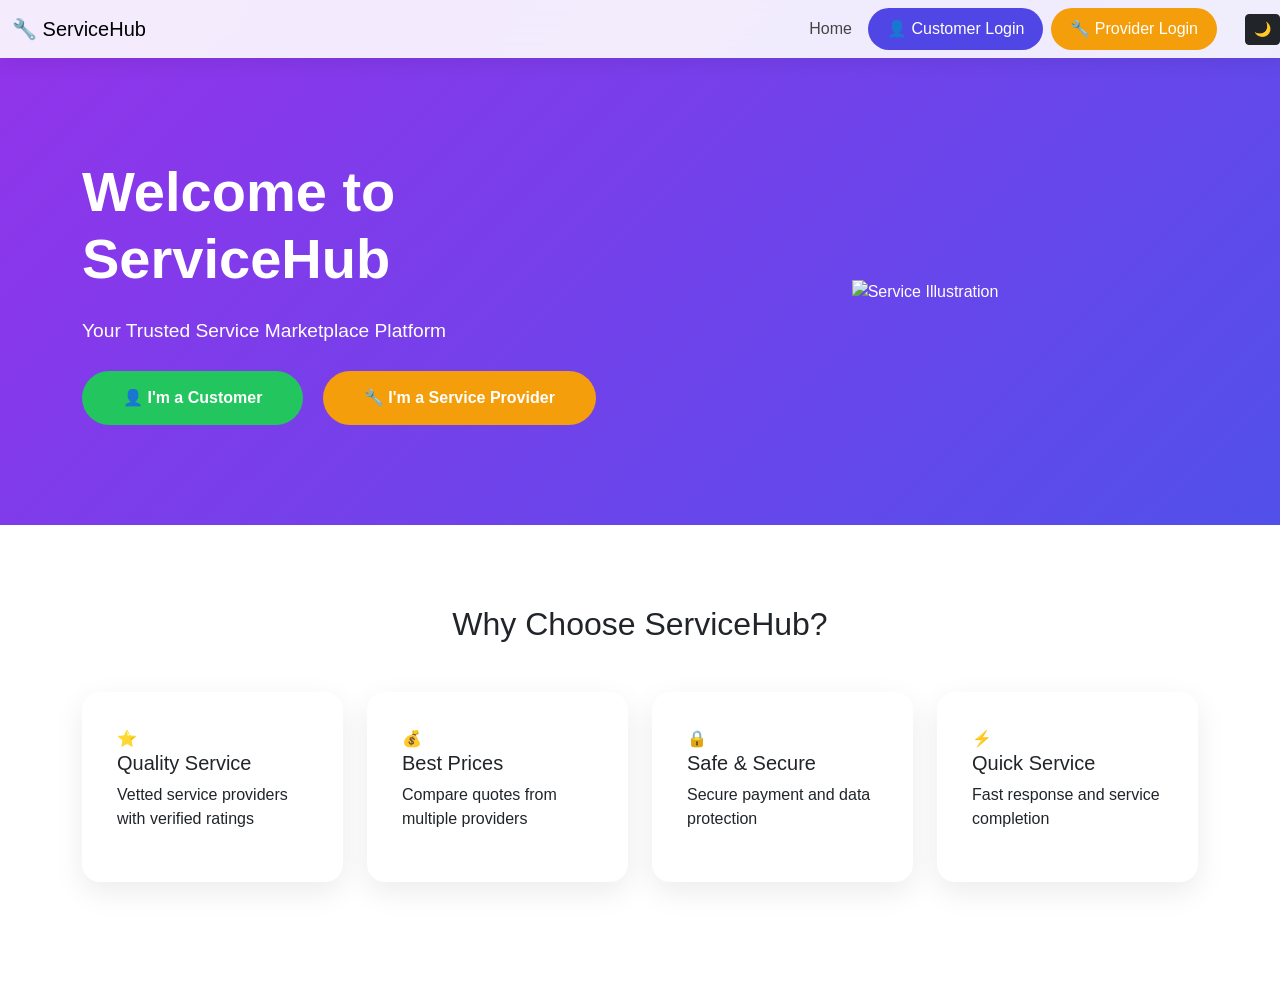
==== src/main/resources/static/index.html @ 51934fae "Initial commit - ServiceHub Project" ====
<!DOCTYPE html>
<html lang="en">
<head>
    <meta charset="UTF-8">
    <meta name="viewport" content="width=device-width, initial-scale=1.0">
    <title>ServiceHub - Your Service Marketplace</title>
    <link href="https://cdn.jsdelivr.net/npm/bootstrap@5.3.0/dist/css/bootstrap.min.css" rel="stylesheet">
    <link rel="stylesheet" href="css/index.css">
</head>
<body>
    <!-- Navigation -->
    <nav class="navbar navbar-expand-lg navbar-light">
        <div class="container-fluid">
            <a class="navbar-brand" href="/">🔧 ServiceHub</a>
            <button class="navbar-toggler" type="button" data-bs-toggle="collapse" data-bs-target="#navbarNav">
                <span class="navbar-toggler-icon"></span>
            </button>
            <div class="collapse navbar-collapse" id="navbarNav">
             <ul class="navbar-nav ms-auto align-items-center gap-2">

    <li class="nav-item">
        <a class="nav-link nav-home" href="/">Home</a>
    </li>

    <li class="nav-item">
        <a class="btn btn-customer-login" href="customer-login.html">
            👤 Customer Login
        </a>
    </li>

    <li class="nav-item">
        <a class="btn btn-provider-login" href="provider-login.html">
            🔧 Provider Login
        </a>
    </li>

</ul>

            </div>
        </div>
        <button class="btn btn-sm btn-dark ms-3" id="darkToggle">
    🌙
</button>

    </nav>
    
    <!-- Hero Section -->
   <div class="hero-section">
    <div class="container">
        <div class="row align-items-center">
            
            <div class="col-md-6 text-center text-md-start hero-content">
                <h1>Welcome to ServiceHub</h1>
                <p>Your Trusted Service Marketplace Platform</p>

                <div class="btn-group-custom">
                    <a href="customer-login.html" class="btn btn-custom btn-customer">
                        👤 I'm a Customer
                    </a>
                    <a href="provider-login.html" class="btn btn-custom btn-provider">
                        🔧 I'm a Service Provider
                    </a>
                </div>
            </div>

            <div class="col-md-6 text-center">
                <img src="https://illustrations.popsy.co/gray/web-design.svg"
                     class="hero-img"
                     alt="Service Illustration">
            </div>

        </div>
    </div>
</div>

    
    <!-- Features Section -->
    <div class="features">
        <div class="container">
            <h2 class="text-center mb-5">Why Choose ServiceHub?</h2>
            <div class="row">
                <div class="col-md-3 mb-4">
                    <div class="feature-card">
                        <div class="feature-icon">⭐</div>
                        <h5>Quality Service</h5>
                        <p>Vetted service providers with verified ratings</p>
                    </div>
                </div>
                <div class="col-md-3 mb-4">
                    <div class="feature-card">
                        <div class="feature-icon">💰</div>
                        <h5>Best Prices</h5>
                        <p>Compare quotes from multiple providers</p>
                    </div>
                </div>
                <div class="col-md-3 mb-4">
                    <div class="feature-card">
                        <div class="feature-icon">🔒</div>
                        <h5>Safe & Secure</h5>
                        <p>Secure payment and data protection</p>
                    </div>
                </div>
                <div class="col-md-3 mb-4">
                    <div class="feature-card">
                        <div class="feature-icon">⚡</div>
                        <h5>Quick Service</h5>
                        <p>Fast response and service completion</p>
                    </div>
                </div>
            </div>
        </div>
    </div>
    <script>
const toggle = document.getElementById("darkToggle");

toggle.addEventListener("click", () => {
    document.body.classList.toggle("dark-mode");

    if(document.body.classList.contains("dark-mode")){
        toggle.innerText = "☀️";
    } else {
        toggle.innerText = "🌙";
    }
});
</script>

    <script src="https://cdn.jsdelivr.net/npm/bootstrap@5.3.0/dist/js/bootstrap.bundle.min.js"></script>
</body>
</html>
---- src/main/resources/static/css/index.css ----
/* ================= ANIMATED BACKGROUND ================= */
body {
    font-family: 'Poppins', sans-serif;
    background: linear-gradient(-45deg, #4f46e5, #7c3aed, #2563eb, #9333ea);
    background-size: 400% 400%;
    animation: gradientMove 12s ease infinite;
    min-height: 100vh;
    display: flex;
    flex-direction: column;
    margin: 0;
    transition: background 0.4s ease;
}

@keyframes gradientMove {
    0% { background-position: 0% 50%; }
    50% { background-position: 100% 50%; }
    100% { background-position: 0% 50%; }
}

/* ================= NAVBAR ================= */
.navbar {
    background: rgba(255,255,255,0.9) !important;
    backdrop-filter: blur(12px);
    box-shadow: 0 4px 20px rgba(0,0,0,0.08);
}

/* ================= HERO ================= */
.hero-section {
    flex: 1;
    display: flex;
    align-items: center;
    padding: 100px 0;
    color: white;
}

.hero-content h1 {
    font-size: 3.5rem;
    font-weight: 700;
}

.hero-content p {
    font-size: 1.2rem;
    margin: 25px 0;
}

.hero-img {
    max-width: 100%;
    animation: float 4s ease-in-out infinite;
}

@keyframes float {
    0%,100% { transform: translateY(0); }
    50% { transform: translateY(-15px); }
}

/* ================= BUTTONS ================= */
.btn-custom {
    padding: 14px 40px;
    border-radius: 50px;
    font-weight: 600;
    transition: 0.3s;
    margin-right: 15px;
}

.btn-customer {
    background: #22c55e;
    color: white;
}

.btn-provider {
    background: #f59e0b;
    color: white;
}

.btn-custom:hover {
    transform: translateY(-3px);
    box-shadow: 0 15px 30px rgba(0,0,0,0.3);
}

/* ================= FEATURES ================= */
.features {
    background: #ffffff;
    padding: 80px 20px;
    transition: background 0.4s ease;
}

.feature-card {
    background: white;
    border-radius: 18px;
    padding: 35px;
    box-shadow: 0 10px 30px rgba(0,0,0,0.08);
    transition: 0.3s;
}

.feature-card:hover {
    transform: translateY(-10px);
}

/* ================= DARK MODE ================= */
body.dark-mode {
    background: #111827;
}

body.dark-mode .navbar {
    background: #1f2937 !important;
}

body.dark-mode .navbar-brand,
body.dark-mode .nav-link {
    color: #f3f4f6 !important;
}

body.dark-mode .features {
    background: #1f2937;
}

body.dark-mode .feature-card {
    background: #374151;
    color: white;
}

body.dark-mode h1,
body.dark-mode p {
    color: #f3f4f6;
}
/* ================= NAV LINKS ================= */

.nav-home {
    font-weight: 500;
    color: #444 !important;
    transition: 0.3s;
}

.nav-home:hover {
    color: #4f46e5 !important;
}

/* ================= CUSTOMER LOGIN BUTTON ================= */

.btn-customer-login {
    background: #4f46e5;
    color: white;
    padding: 8px 18px;
    border-radius: 30px;
    font-weight: 500;
    transition: all 0.3s ease;
}

.btn-customer-login:hover {
    background: #4338ca;
    color: white;
    transform: translateY(-2px);
    box-shadow: 0 8px 20px rgba(79,70,229,0.3);
}

/* ================= PROVIDER LOGIN BUTTON ================= */

.btn-provider-login {
    background: #f59e0b;
    color: white;
    padding: 8px 18px;
    border-radius: 30px;
    font-weight: 500;
    transition: all 0.3s ease;
}

.btn-provider-login:hover {
    background: #d97706;
    color: white;
    transform: translateY(-2px);
    box-shadow: 0 8px 20px rgba(245,158,11,0.3);
}
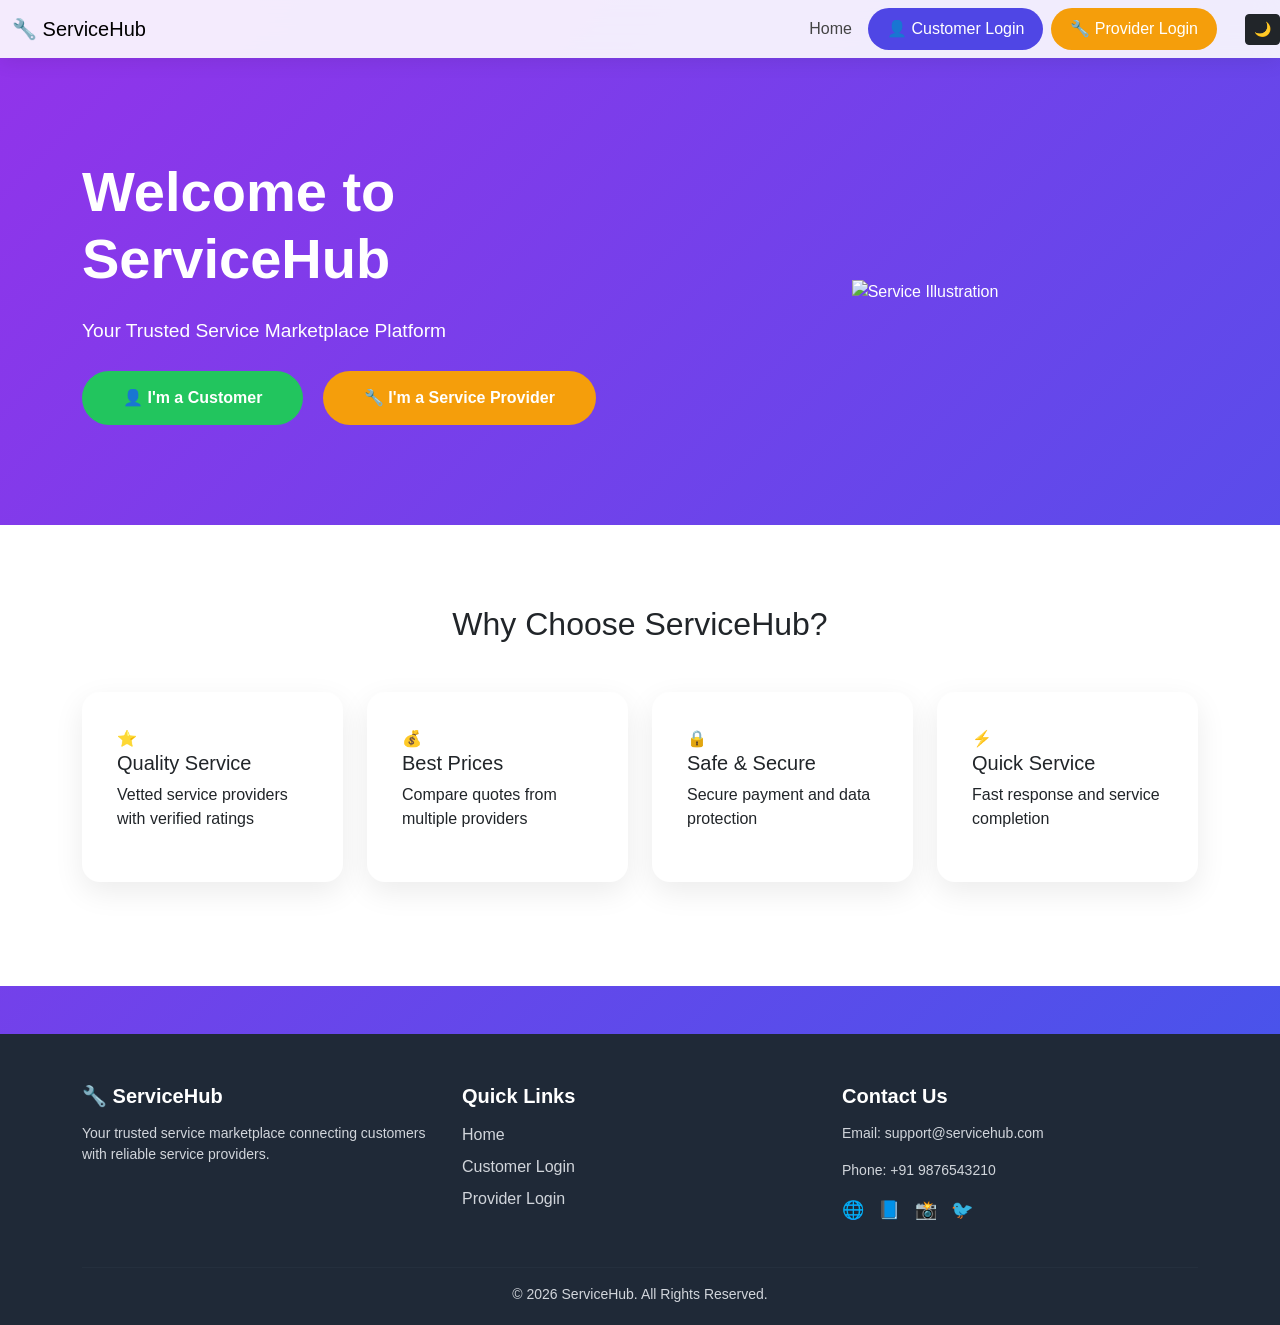
==== commit 0aef26e5: "Added PoP and Footer" ====
--- a/src/main/resources/static/index.html
+++ b/src/main/resources/static/index.html
@@ -110,6 +110,54 @@
             </div>
         </div>
     </div>
+    <!-- ================= FOOTER ================= -->
+<footer class="footer-section mt-5">
+    <div class="container">
+        <div class="row">
+
+            <!-- About -->
+            <div class="col-md-4 mb-4">
+                <h5>🔧 ServiceHub</h5>
+                <p>
+                    Your trusted service marketplace connecting customers
+                    with reliable service providers.
+                </p>
+            </div>
+
+            <!-- Quick Links -->
+            <div class="col-md-4 mb-4">
+                <h5>Quick Links</h5>
+                <ul class="list-unstyled footer-links">
+                    <li><a href="/">Home</a></li>
+                    <li><a href="customer-login.html">Customer Login</a></li>
+                    <li><a href="provider-login.html">Provider Login</a></li>
+                </ul>
+            </div>
+
+            <!-- Contact -->
+            <div class="col-md-4 mb-4">
+                <h5>Contact Us</h5>
+                <p>Email: support@servicehub.com</p>
+                <p>Phone: +91 9876543210</p>
+                <div class="social-icons">
+                    <span>🌐</span>
+                    <span>📘</span>
+                    <span>📸</span>
+                    <span>🐦</span>
+                </div>
+            </div>
+
+        </div>
+
+        <hr>
+
+        <div class="text-center">
+            <p class="mb-0">
+                © 2026 ServiceHub. All Rights Reserved.
+            </p>
+        </div>
+    </div>
+</footer>
     <script>
 const toggle = document.getElementById("darkToggle");
 
@@ -125,5 +173,7 @@
 </script>
 
     <script src="https://cdn.jsdelivr.net/npm/bootstrap@5.3.0/dist/js/bootstrap.bundle.min.js"></script>
+    <script src="https://cdn.jsdelivr.net/npm/bootstrap@5.3.0/dist/js/bootstrap.bundle.min.js"></script>
+
 </body>
 </html>
--- a/src/main/resources/static/css/index.css
+++ b/src/main/resources/static/css/index.css
@@ -170,3 +170,92 @@
     transform: translateY(-2px);
     box-shadow: 0 8px 20px rgba(245,158,11,0.3);
 }
+/* ================= FOOTER ================= */
+.footer-section {
+    background: #1f2937;
+    color: #ffffff;
+    padding: 50px 0 20px 0;
+}
+
+.footer-section h5 {
+    font-weight: 600;
+    margin-bottom: 15px;
+}
+
+.footer-section p {
+    font-size: 14px;
+    color: #d1d5db;
+}
+
+.footer-links li {
+    margin-bottom: 8px;
+}
+
+.footer-links a {
+    text-decoration: none;
+    color: #d1d5db;
+    transition: 0.3s;
+}
+
+.footer-links a:hover {
+    color: #ffffff;
+}
+
+.social-icons span {
+    font-size: 18px;
+    margin-right: 10px;
+    cursor: pointer;
+}
+
+.footer-section hr {
+    border-color: #374151;
+}
+
+/* Dark mode support */
+.dark-mode .footer-section {
+    background: #111827;
+}/* ================= FOOTER ================= */
+.footer-section {
+    background: #1f2937;
+    color: #ffffff;
+    padding: 50px 0 20px 0;
+}
+
+.footer-section h5 {
+    font-weight: 600;
+    margin-bottom: 15px;
+}
+
+.footer-section p {
+    font-size: 14px;
+    color: #d1d5db;
+}
+
+.footer-links li {
+    margin-bottom: 8px;
+}
+
+.footer-links a {
+    text-decoration: none;
+    color: #d1d5db;
+    transition: 0.3s;
+}
+
+.footer-links a:hover {
+    color: #ffffff;
+}
+
+.social-icons span {
+    font-size: 18px;
+    margin-right: 10px;
+    cursor: pointer;
+}
+
+.footer-section hr {
+    border-color: #374151;
+}
+
+/* Dark mode support */
+.dark-mode .footer-section {
+    background: #111827;
+}
